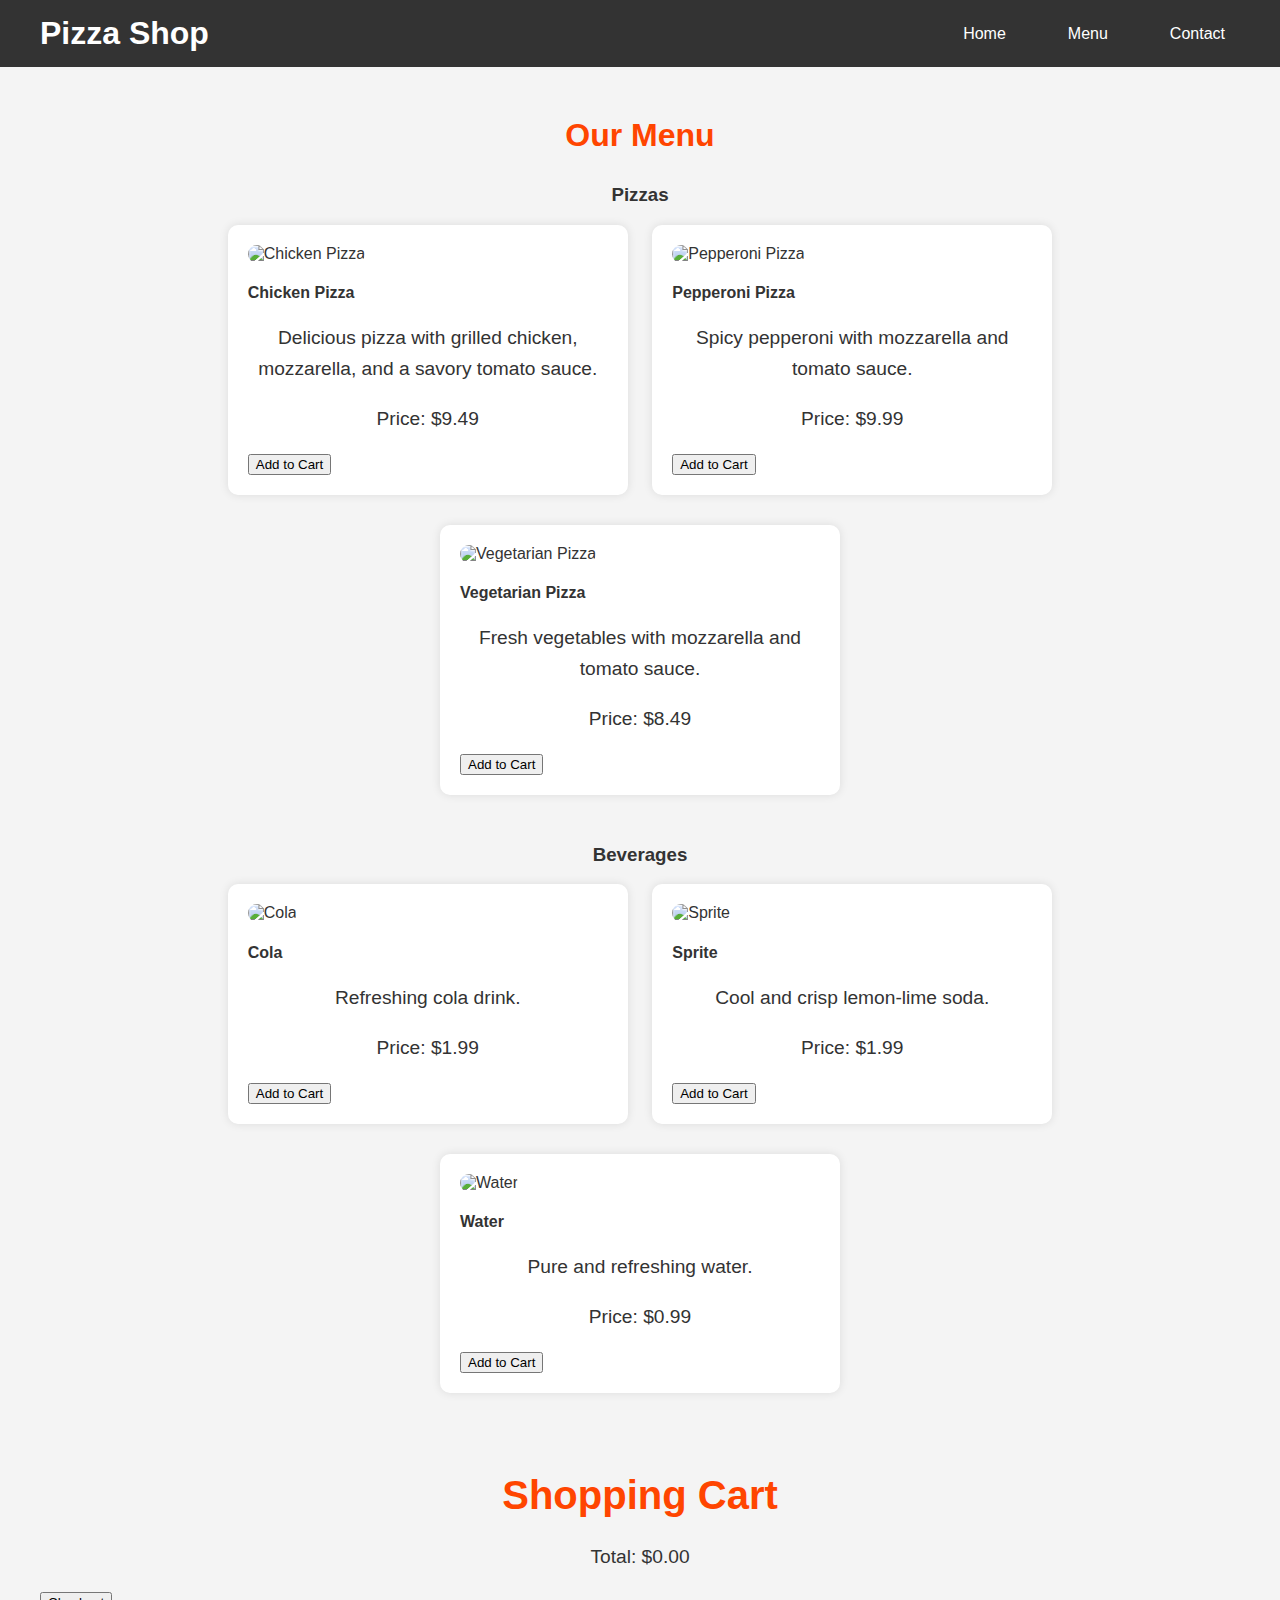
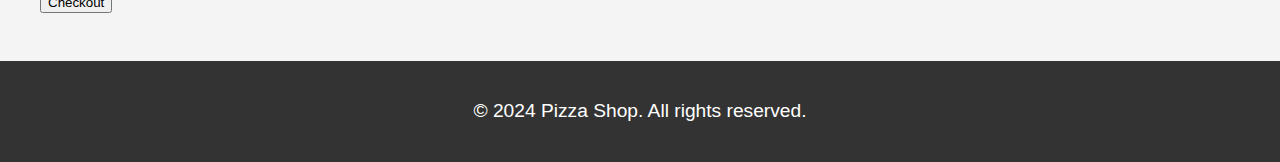
==== menu.html @ 7f9ba111 "Add files via upload" ====
<!DOCTYPE html>
<html lang="en">
<head>
    <meta charset="UTF-8">
    <meta name="viewport" content="width=device-width, initial-scale=1.0">
    <title>Pizza Shop Menu</title>
    <link rel="stylesheet" href="styles.css">
</head>
<body>
    <header>
        <nav>
            <h1>Pizza Shop</h1>
            <ul id="navbar">
                <li><a href="index.html">Home</a></li>
                <li><a href="menu.html">Menu</a></li>
                <li><a href="contactus.html">Contact</a></li>
            </ul>
        </nav>
    </header>

    <section class="menu">
        <h2>Our Menu</h2>

        <div class="menu-category">
            <h3>Pizzas</h3>
            <div class="menu-item">
                <img src="https://www.example.com/images/chicken-pizza.jpg" alt="Chicken Pizza">
                <h4>Chicken Pizza</h4>
                <p>Delicious pizza with grilled chicken, mozzarella, and a savory tomato sauce.</p>
                <p>Price: $9.49</p>
                <button class="add-to-cart-btn" data-name="Chicken Pizza" data-price="9.49">Add to Cart</button>
            </div>
            <div class="menu-item">
                <img src="https://www.example.com/images/pepperoni.jpg" alt="Pepperoni Pizza">
                <h4>Pepperoni Pizza</h4>
                <p>Spicy pepperoni with mozzarella and tomato sauce.</p>
                <p>Price: $9.99</p>
                <button class="add-to-cart-btn" data-name="Pepperoni Pizza" data-price="9.99">Add to Cart</button>
            </div>
            <div class="menu-item">
                <img src="https://www.example.com/images/vegetarian.jpg" alt="Vegetarian Pizza">
                <h4>Vegetarian Pizza</h4>
                <p>Fresh vegetables with mozzarella and tomato sauce.</p>
                <p>Price: $8.49</p>
                <button class="add-to-cart-btn" data-name="Vegetarian Pizza" data-price="8.49">Add to Cart</button>
            </div>
        </div>

        <div class="menu-category">
            <h3>Beverages</h3>
            <div class="menu-item">
                <img src="https://www.example.com/images/cola.jpg" alt="Cola">
                <h4>Cola</h4>
                <p>Refreshing cola drink.</p>
                <p>Price: $1.99</p>
                <button class="add-to-cart-btn" data-name="Cola" data-price="1.99">Add to Cart</button>
            </div>
            <div class="menu-item">
                <img src="https://www.example.com/images/sprite.jpg" alt="Sprite">
                <h4>Sprite</h4>
                <p>Cool and crisp lemon-lime soda.</p>
                <p>Price: $1.99</p>
                <button class="add-to-cart-btn" data-name="Sprite" data-price="1.99">Add to Cart</button>
            </div>
            <div class="menu-item">
                <img src="https://www.example.com/images/water.jpg" alt="Water">
                <h4>Water</h4>
                <p>Pure and refreshing water.</p>
                <p>Price: $0.99</p>
                <button class="add-to-cart-btn" data-name="Water" data-price="0.99">Add to Cart</button>
            </div>
        </div>
    </section>

    <!-- Cart Summary -->
    <section class="cart-summary">
        <h2>Shopping Cart</h2>
        <ul id="cartItems"></ul>
        <p>Total: $<span id="cartTotal">0.00</span></p>
        <button onclick="checkout()">Checkout</button>
    </section>

    <footer>
        <p>&copy; 2024 Pizza Shop. All rights reserved.</p>
    </footer>

    <script src="scripts.js"></script>
</body>
</html>
---- styles.css ----
body {
    font-family: 'Arial', sans-serif;
    margin: 0;
    padding: 0;
    box-sizing: border-box;
    background-color: #f8f8f8;
    color: #333;
}

header {
    background-color: #ff4500;
    padding: 1rem 0;
}

nav {
    display: flex;
    justify-content: space-between;
    align-items: center;
    max-width: 1200px;
    margin: 0 auto;
    padding: 0 2rem;
}

nav h1 {
    color: #fff;
    font-size: 2rem;
    margin: 0;
}

#navbar {
    list-style-type: none;
    margin: 0;
    padding: 0;
    display: flex;
}

#navbar li {
    margin-left: 2rem;
}

#navbar a {
    color: #fff;
    text-decoration: none;
    font-size: 1rem;
    transition: color 0.3s ease;
}

#navbar a:hover {
    color: #ffc107;
}

.hero {
    background-image: url('https://www.example.com/images/pizza-background.jpg');
    background-size: cover;
    background-position: center;
 /* //   height: 80vh; */
    display: flex;
    align-items: center;
    justify-content: center;
    text-align: center;
    color: #fff;
}

.hero-content {
    background: rgba(0, 0, 0, 0.6);
    padding: 2rem;
    border-radius: 10px;
}

.hero h2 {
    font-size: 3rem;
    margin-bottom: 1rem;
}

.hero p {
    font-size: 1.5rem;
    margin-bottom: 2rem;
}

.cta-button {
    background-color: #ffc107;
    color: #333;
    padding: 0.75rem 1.5rem;
    font-size: 1.25rem;
    text-decoration: none;
    border-radius: 5px;
    transition: background-color 0.3s ease;
}

.cta-button:hover {
    background-color: #ff9500;
}

section {
    max-width: 1200px;
    margin: 3rem auto;
    padding: 0 2rem;
}

.about-us, .specials {
    margin-bottom: 2rem;
}

h2 {
    font-size: 2.5rem;
    margin-bottom: 1.5rem;
    text-align: center;
    color: #ff4500;
}

p {
    font-size: 1.2rem;
    line-height: 1.6;
    text-align: center;
}

.specials .special-item {
    background: #fff;
    padding: 1.5rem;
    margin-bottom: 1rem;
    border-radius: 10px;
    box-shadow: 0 0 10px rgba(0, 0, 0, 0.1);
    text-align: center;
}

footer {
    background-color: #333;
    color: #fff;
    text-align: center;
    padding: 1rem 0;
}

body {
    font-family: Arial, sans-serif;
    margin: 0;
    padding: 0;
    background-color: #f4f4f4;
    color: #333;
    scroll-behavior: smooth;
}

header {
    background-color: #333;
    color: #fff;
    padding: 15px 0;
    position: sticky;
    top: 0;
    z-index: 1000;
}

header nav {
    display: flex;
    justify-content: space-between;
    align-items: center;
    max-width: 1200px;
    margin: 0 auto;
    padding: 0 20px;
}

header h1 {
    margin: 0;
}

header ul {
    list-style-type: none;
    margin: 0;
    padding: 0;
    display: flex;
}

header ul li {
    margin-left: 20px;
}

header ul li a {
    color: #fff;
    text-decoration: none;
    padding: 10px 15px;
}

.hero {
    background-color: #444;
    color: #fff;
    text-align: center;
    padding: 100px 20px;
}

.hero h2 {
    margin: 0 0 20px 0;
    font-size: 2.5em;
}

.hero p {
    margin: 0 0 20px 0;
    font-size: 1.2em;
}

.about, .contact {
    max-width: 800px;
    margin: 50px auto;
    padding: 0 20px;
    text-align: center;
}

.contact form {
    display: flex;
    flex-direction: column;
    gap: 10px;
    margin-top: 20px;
}

.contact form label {
    text-align: left;
}

.contact form input, .contact form textarea {
    padding: 10px;
    font-size: 1em;
    border: 1px solid #ccc;
    border-radius: 5px;
}

.contact form textarea {
    resize: vertical;
    min-height: 100px;
}

.submit-btn {
    background-color: #333;
    color: #fff;
    padding: 10px 20px;
    font-size: 1em;
    border-radius: 5px;
    border: none;
    cursor: pointer;
}

.menu {
    max-width: 1200px;
    margin: 50px auto;
    padding: 0 20px;
    text-align: center;
}

.menu h2 {
    margin-bottom: 30px;
    font-size: 2em;
}

.menu-item {
    display: inline-block;
    width: 30%;
    margin: 0 10px 30px;
    text-align: left;
    background-color: #fff;
    border-radius: 10px;
    box-shadow: 0 0 10px rgba(0, 0, 0, 0.1);
    padding: 20px;
}

.menu-item img {
    max-width: 100%;
    border-radius: 10px;
}

.menu-item h3 {
    margin-top: 15px;
    font-size: 1.5em;
}

.order-btn {
    background-color: #333;
    color: #fff;
    padding: 10px 20px;
    text-decoration: none;
    font-size: 1em;
    border-radius: 5px;
    border: none;
    cursor: pointer;
}

/* Modal Styles */
.modal {
    display: none; 
    position: fixed; 
    z-index: 1000; 
    left: 0;
    top: 0;
    width: 100%; 
    height: 100%; 
    overflow: auto;
    background-color: rgba(0, 0, 0, 0.4); 
}

.modal-content {
    background-color: #fff;
    margin: 15% auto;
    padding: 20px;
    border: 1px solid #888;
    width: 80%; 
    max-width: 500px;
    border-radius: 10px;
    text-align: center;
}

.modal-content .close {
    color: #aaa;
    float: right;
    font-size: 28px;
    font-weight: bold;
}

.modal-content .close:hover,
.modal-content .close:focus {
    color: black;
    text-decoration: none;
    cursor: pointer;
}

.confirm-btn {
    background-color: #333;
    color: #fff;
    padding: 10px 20px;
    font-size: 1em;
    border-radius: 5px;
    border: none;
    cursor: pointer;
}
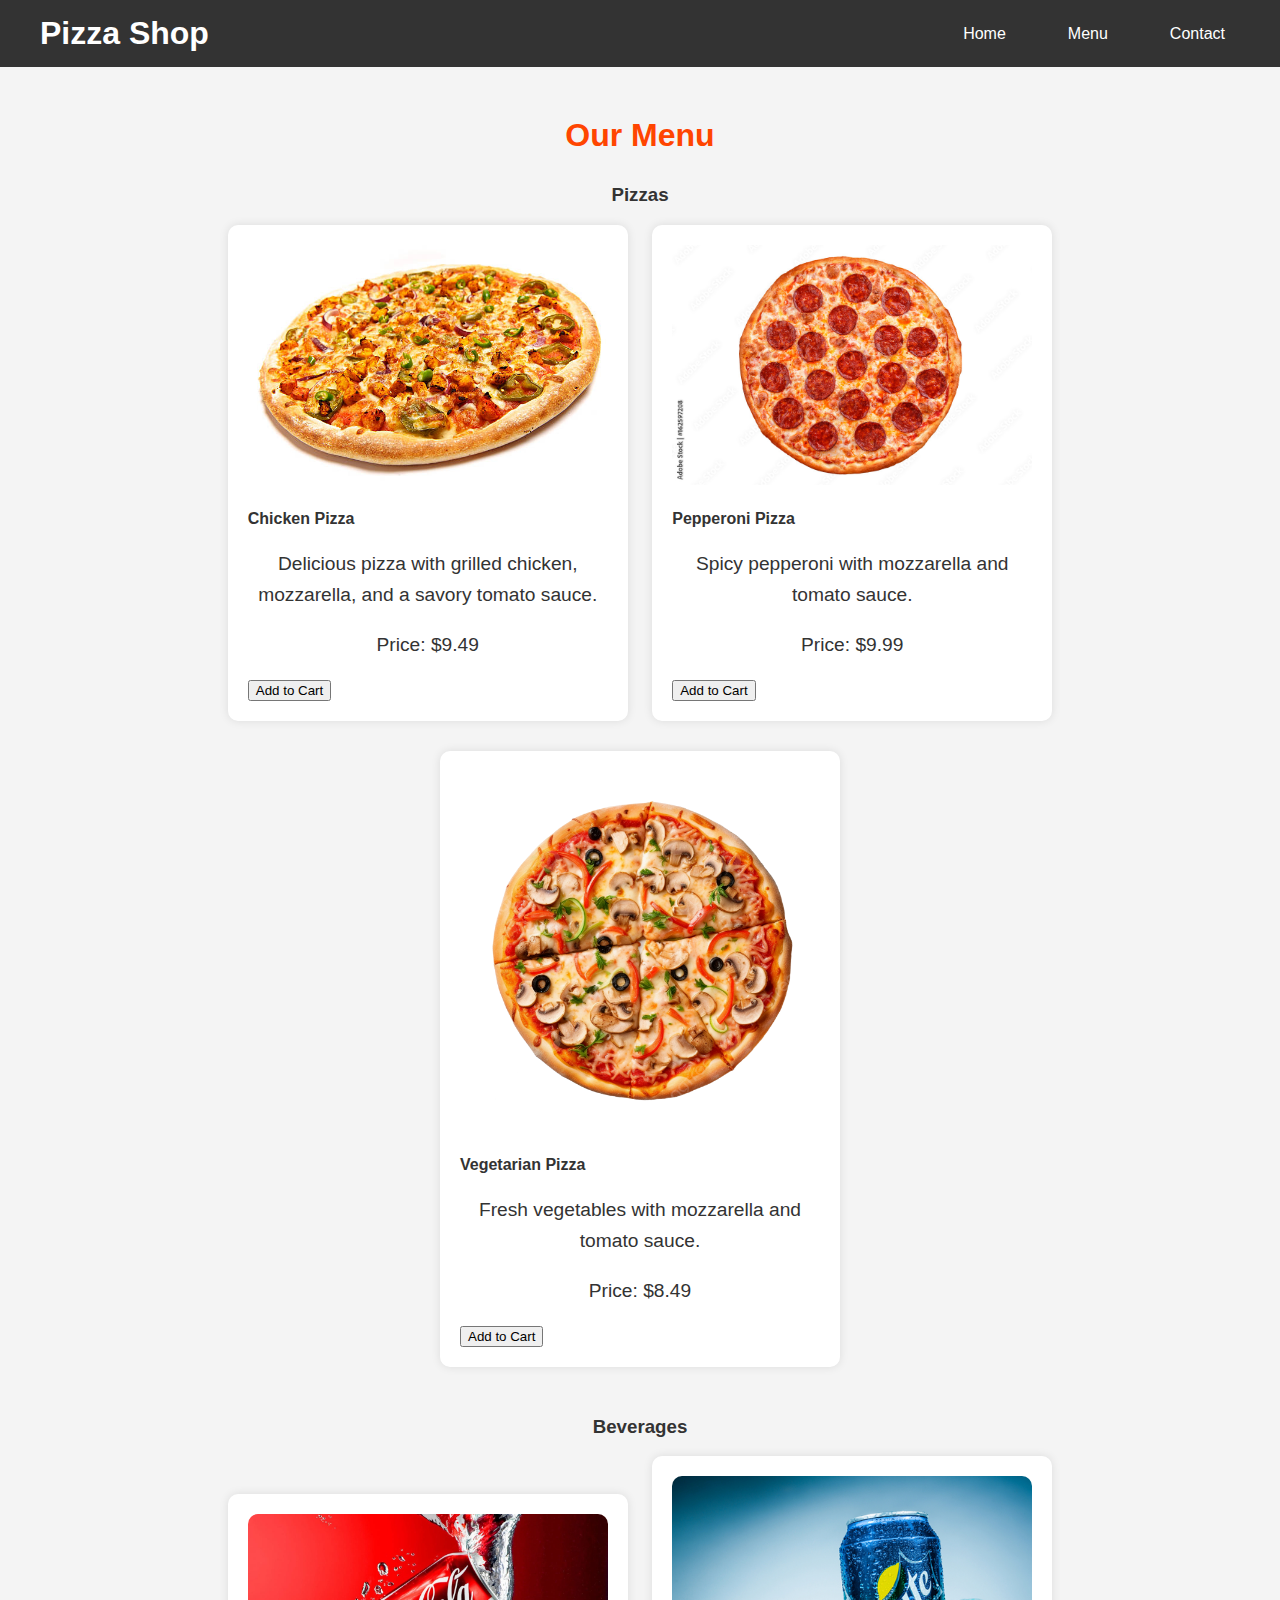
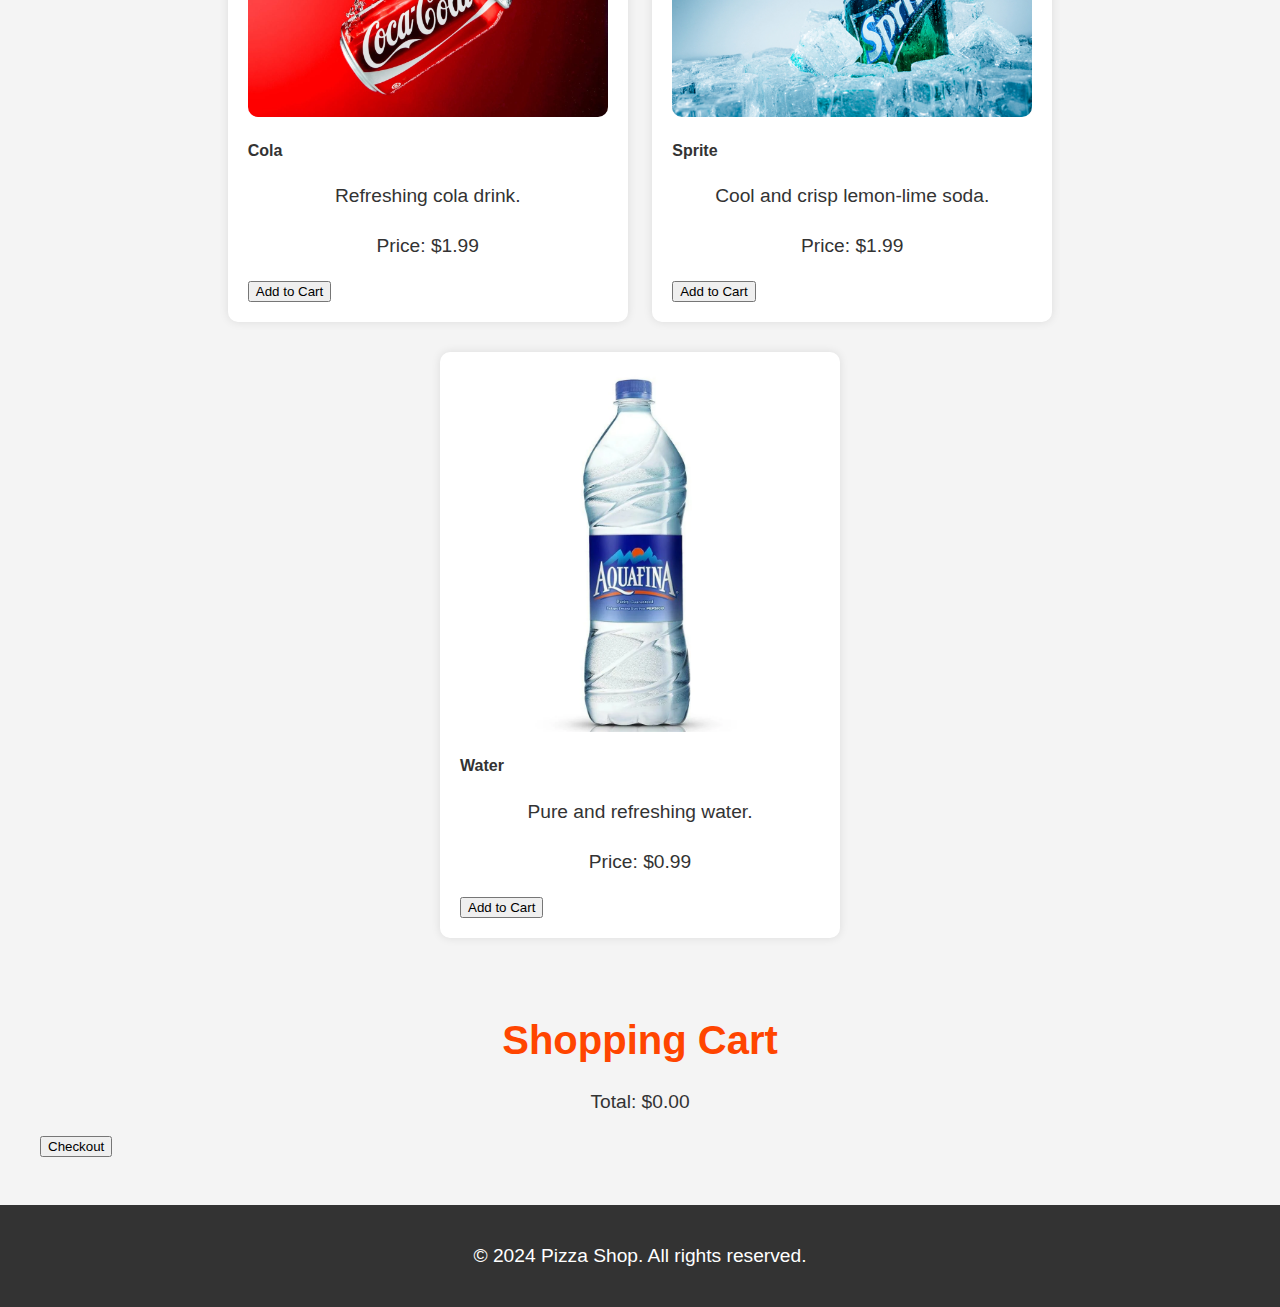
==== commit 4eeccc86: "Update menu.html" ====
--- a/menu.html
+++ b/menu.html
@@ -24,21 +24,21 @@
         <div class="menu-category">
             <h3>Pizzas</h3>
             <div class="menu-item">
-                <img src="https://www.example.com/images/chicken-pizza.jpg" alt="Chicken Pizza">
+                <img src="images/Chicken Pizza.jpg" alt="Chicken Pizza">
                 <h4>Chicken Pizza</h4>
                 <p>Delicious pizza with grilled chicken, mozzarella, and a savory tomato sauce.</p>
                 <p>Price: $9.49</p>
                 <button class="add-to-cart-btn" data-name="Chicken Pizza" data-price="9.49">Add to Cart</button>
             </div>
             <div class="menu-item">
-                <img src="https://www.example.com/images/pepperoni.jpg" alt="Pepperoni Pizza">
+                <img src="images/Pepperoni Pizza.jpg" alt="Pepperoni Pizza">
                 <h4>Pepperoni Pizza</h4>
                 <p>Spicy pepperoni with mozzarella and tomato sauce.</p>
                 <p>Price: $9.99</p>
                 <button class="add-to-cart-btn" data-name="Pepperoni Pizza" data-price="9.99">Add to Cart</button>
             </div>
             <div class="menu-item">
-                <img src="https://www.example.com/images/vegetarian.jpg" alt="Vegetarian Pizza">
+                <img src="images/Vegetarian Pizza.png" alt="Vegetarian Pizza">
                 <h4>Vegetarian Pizza</h4>
                 <p>Fresh vegetables with mozzarella and tomato sauce.</p>
                 <p>Price: $8.49</p>
@@ -49,21 +49,21 @@
         <div class="menu-category">
             <h3>Beverages</h3>
             <div class="menu-item">
-                <img src="https://www.example.com/images/cola.jpg" alt="Cola">
+                <img src="images/Cola.jpeg" alt="Cola">
                 <h4>Cola</h4>
                 <p>Refreshing cola drink.</p>
                 <p>Price: $1.99</p>
                 <button class="add-to-cart-btn" data-name="Cola" data-price="1.99">Add to Cart</button>
             </div>
             <div class="menu-item">
-                <img src="https://www.example.com/images/sprite.jpg" alt="Sprite">
+                <img src="images/Sprite.jpg" alt="Sprite">
                 <h4>Sprite</h4>
                 <p>Cool and crisp lemon-lime soda.</p>
                 <p>Price: $1.99</p>
                 <button class="add-to-cart-btn" data-name="Sprite" data-price="1.99">Add to Cart</button>
             </div>
             <div class="menu-item">
-                <img src="https://www.example.com/images/water.jpg" alt="Water">
+                <img src="images/water.jpg" alt="Water">
                 <h4>Water</h4>
                 <p>Pure and refreshing water.</p>
                 <p>Price: $0.99</p>
